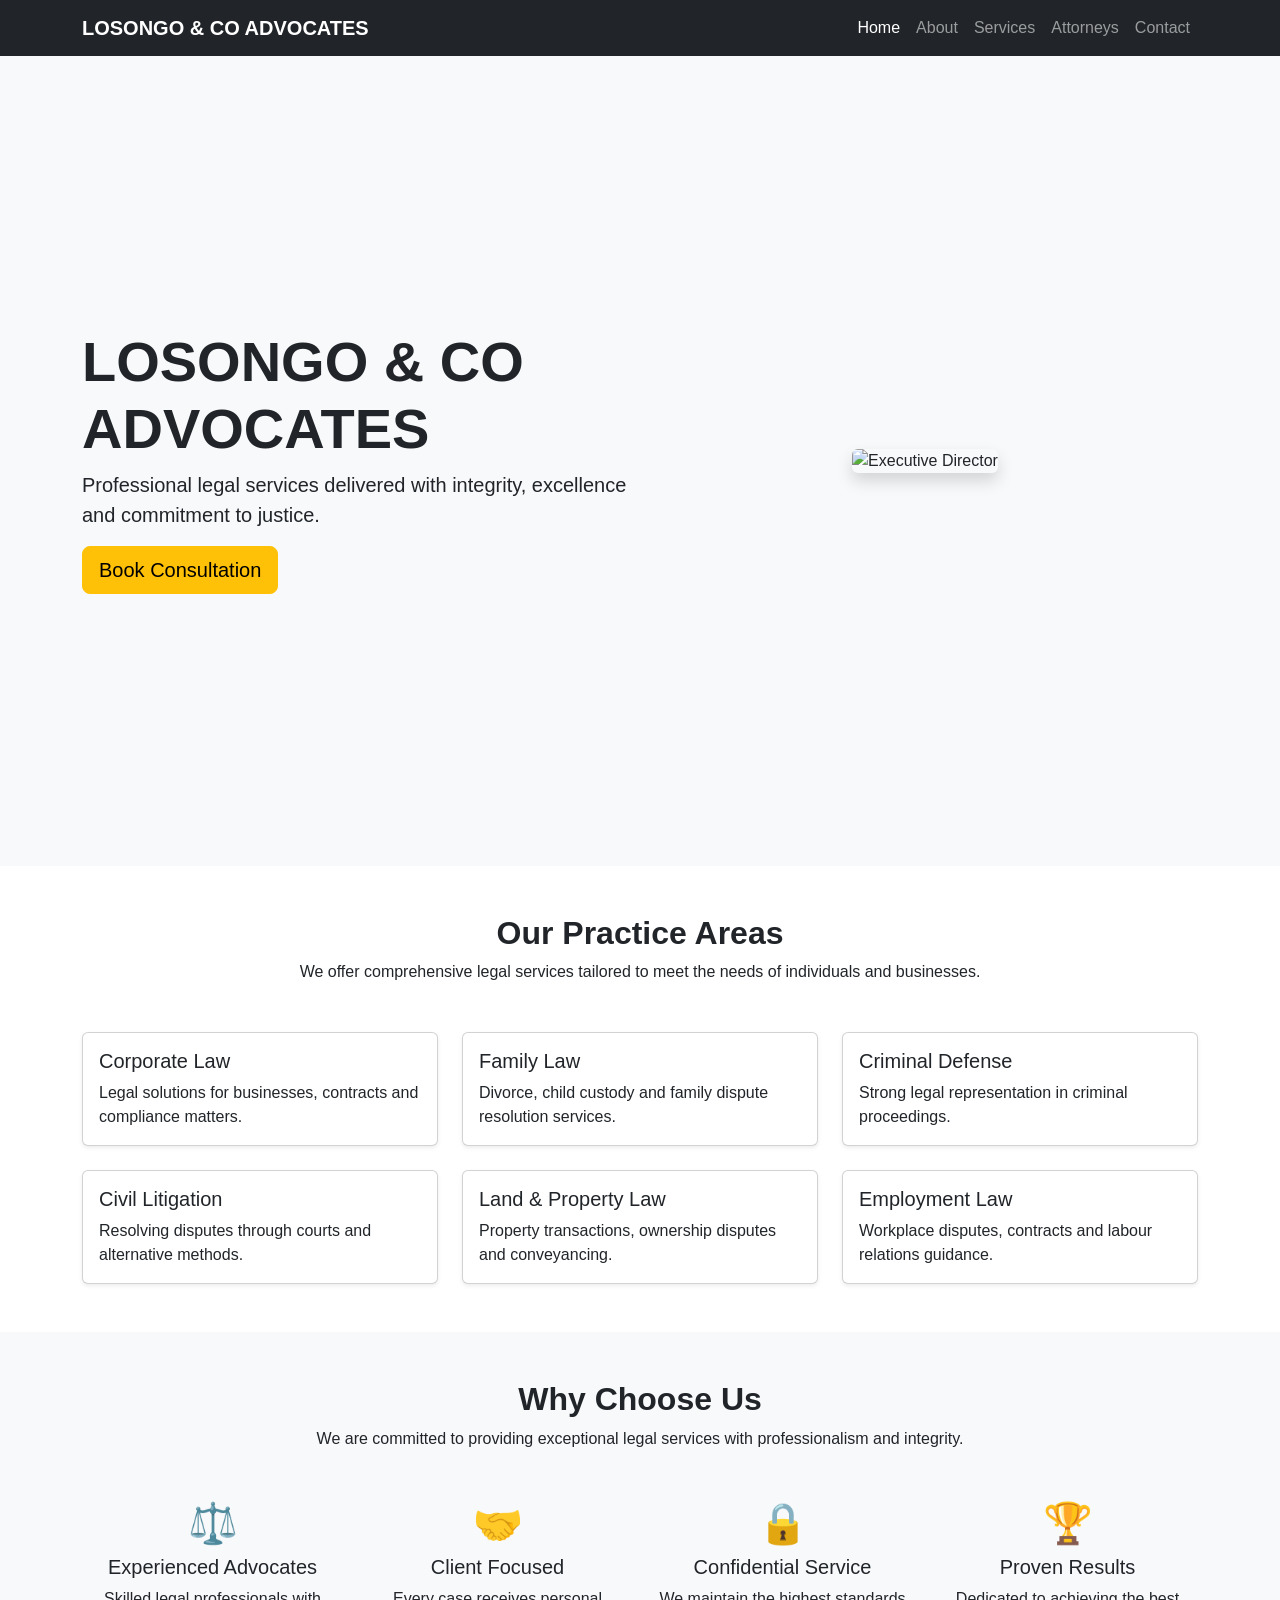
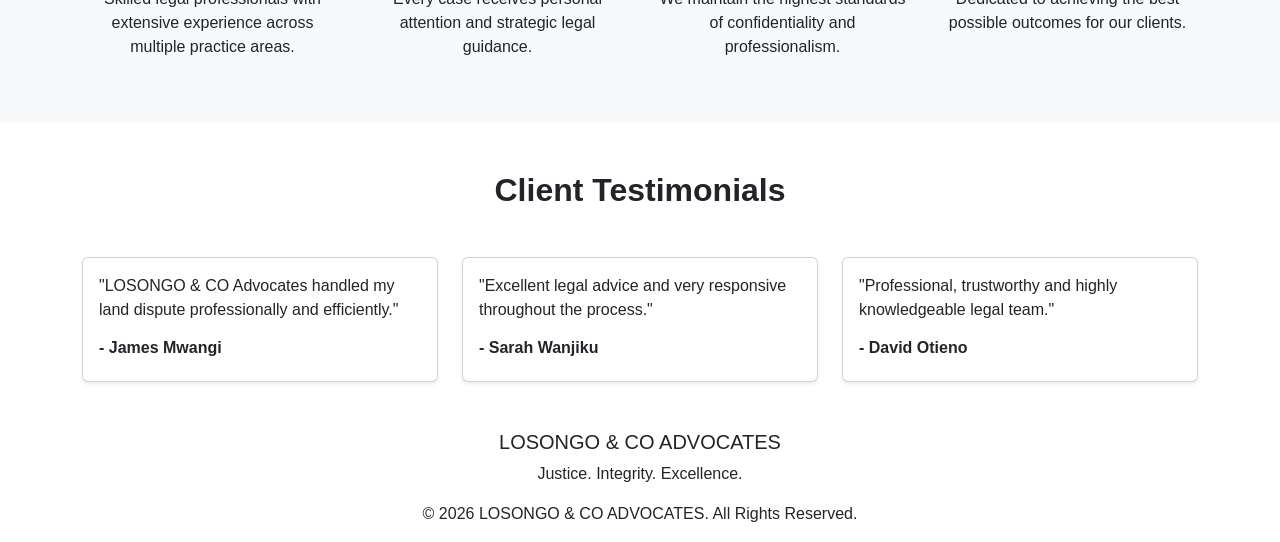
==== index.html @ 51243254 "Add attorneys link to all navigation menus" ====
<!DOCTYPE html>
<html lang="en">
<head>
    <meta charset="UTF-8">
    <meta name="viewport" content="width=device-width, initial-scale=1.0">
    <title>LOSONGO & CO ADVOCATES</title>

    <link href="https://cdn.jsdelivr.net/npm/bootstrap@5.3.8/dist/css/bootstrap.min.css" rel="stylesheet">

    <link rel="stylesheet" href="style.css">
</head>

<body>

    <nav class="navbar navbar-expand-lg navbar-dark bg-dark">
        <div class="container">

            <a class="navbar-brand fw-bold" href="#">
                LOSONGO & CO ADVOCATES
            </a>

            <button class="navbar-toggler" type="button" data-bs-toggle="collapse" data-bs-target="#navbarNav">
                <span class="navbar-toggler-icon"></span>
            </button>

            <div class="collapse navbar-collapse" id="navbarNav">

               <ul class="navbar-nav ms-auto">

    <li class="nav-item">
        <a class="nav-link active" href="index.html">Home</a>
    </li>

    <li class="nav-item">
        <a class="nav-link" href="about.html">About</a>
    </li>

    <li class="nav-item">
        <a class="nav-link" href="services.html">Services</a>
    </li>

    <li class="nav-item">
        <a class="nav-link" href="attorneys.html">Attorneys</a>
    </li>

    <li class="nav-item">
        <a class="nav-link" href="contact.html">Contact</a>
    </li>

</ul>
            </div>

        </div>
    </nav>

    <section class="hero">
        <div class="container py-5">

            <div class="row align-items-center">

                <div class="col-md-6">

                    <h1 class="display-4 fw-bold">
                        LOSONGO & CO ADVOCATES
                    </h1>

                    <p class="lead">
                        Professional legal services delivered with integrity,
                        excellence and commitment to justice.
                    </p>

                    <a href="consultation.html" class="btn btn-warning btn-lg">
                        Book Consultation
                    </a>

                </div>

                <div class="col-md-6 text-center">

                    <img src="https://images.unsplash.com/photo-1556157382-97eda2d62296"
                         alt="Executive Director"
                         class="img-fluid rounded shadow">
                         

                </div>

            </div>

        </div>
    </section>

    <script src="https://cdn.jsdelivr.net/npm/bootstrap@5.3.8/dist/js/bootstrap.bundle.min.js"></script>

    <script src="js/script.js"></script>

</body>
</html>
<section class="py-5">

    <div class="container">

        <div class="text-center mb-5">

            <h2 class="fw-bold">Our Practice Areas</h2>

            <p>
                We offer comprehensive legal services tailored
                to meet the needs of individuals and businesses.
            </p>

        </div>

        <div class="row g-4">

            <div class="col-md-4">

                <div class="card h-100 shadow-sm">

                    <div class="card-body">

                        <h5 class="card-title">Corporate Law</h5>

                        <p class="card-text">
                            Legal solutions for businesses,
                            contracts and compliance matters.
                        </p>

                    </div>

                </div>

            </div>

            <div class="col-md-4">

                <div class="card h-100 shadow-sm">

                    <div class="card-body">

                        <h5 class="card-title">Family Law</h5>

                        <p class="card-text">
                            Divorce, child custody and family
                            dispute resolution services.
                        </p>

                    </div>

                </div>

            </div>

            <div class="col-md-4">

                <div class="card h-100 shadow-sm">

                    <div class="card-body">

                        <h5 class="card-title">Criminal Defense</h5>

                        <p class="card-text">
                            Strong legal representation in
                            criminal proceedings.
                        </p>

                    </div>

                </div>

            </div>

            <div class="col-md-4">

                <div class="card h-100 shadow-sm">

                    <div class="card-body">

                        <h5 class="card-title">Civil Litigation</h5>

                        <p class="card-text">
                            Resolving disputes through courts
                            and alternative methods.
                        </p>

                    </div>

                </div>

            </div>

            <div class="col-md-4">

                <div class="card h-100 shadow-sm">

                    <div class="card-body">

                        <h5 class="card-title">Land & Property Law</h5>

                        <p class="card-text">
                            Property transactions, ownership
                            disputes and conveyancing.
                        </p>

                    </div>

                </div>

            </div>

            <div class="col-md-4">

                <div class="card h-100 shadow-sm">

                    <div class="card-body">

                        <h5 class="card-title">Employment Law</h5>

                        <p class="card-text">
                            Workplace disputes, contracts and
                            labour relations guidance.
                        </p>

                    </div>

                </div>

            </div>

        </div>

    </div>

</section>
<section class="bg-light py-5">

    <div class="container">

        <div class="text-center mb-5">

            <h2 class="fw-bold">Why Choose Us</h2>

            <p>
                We are committed to providing exceptional legal
                services with professionalism and integrity.
            </p>

        </div>

        <div class="row text-center">

            <div class="col-md-3">

                <h1>⚖️</h1>

                <h5>Experienced Advocates</h5>

                <p>
                    Skilled legal professionals with extensive
                    experience across multiple practice areas.
                </p>

            </div>

            <div class="col-md-3">

                <h1>🤝</h1>

                <h5>Client Focused</h5>

                <p>
                    Every case receives personal attention and
                    strategic legal guidance.
                </p>

            </div>

            <div class="col-md-3">

                <h1>🔒</h1>

                <h5>Confidential Service</h5>

                <p>
                    We maintain the highest standards of
                    confidentiality and professionalism.
                </p>

            </div>

            <div class="col-md-3">

                <h1>🏆</h1>

                <h5>Proven Results</h5>

                <p>
                    Dedicated to achieving the best possible
                    outcomes for our clients.
                </p>

            </div>

        </div>

    </div>

</section>
<section class="py-5">

    <div class="container">

        <div class="text-center mb-5">

            <h2 class="fw-bold">Client Testimonials</h2>

        </div>

        <div class="row g-4">

            <div class="col-md-4">

                <div class="card shadow-sm h-100">

                    <div class="card-body">

                        <p>
                            "LOSONGO & CO Advocates handled my
                            land dispute professionally and
                            efficiently."
                        </p>

                        <h6 class="fw-bold">
                            - James Mwangi
                        </h6>

                    </div>

                </div>

            </div>

            <div class="col-md-4">

                <div class="card shadow-sm h-100">

                    <div class="card-body">

                        <p>
                            "Excellent legal advice and very
                            responsive throughout the process."
                        </p>

                        <h6 class="fw-bold">
                            - Sarah Wanjiku
                        </h6>

                    </div>

                </div>

            </div>

            <div class="col-md-4">

                <div class="card shadow-sm h-100">

                    <div class="card-body">

                        <p>
                            "Professional, trustworthy and highly
                            knowledgeable legal team."
                        </p>

                        <h6 class="fw-bold">
                            - David Otieno
                        </h6>

                    </div>

                </div>

            </div>

        </div>

    </div>

</section>
<footer>

    <div class="container text-center">

        <h5>LOSONGO & CO ADVOCATES</h5>

        <p>
            Justice. Integrity. Excellence.
        </p>

        <p>
            © 2026 LOSONGO & CO ADVOCATES.
            All Rights Reserved.
        </p>

    </div>

</footer>
---- style.css ----
body{
    font-family: Arial, sans-serif;
}

.hero{
    background-color: #f8f9fa;
    min-height: 90vh;
    display: flex;
    align-items: center;
}

.hero img{
    max-height: 500px;
}
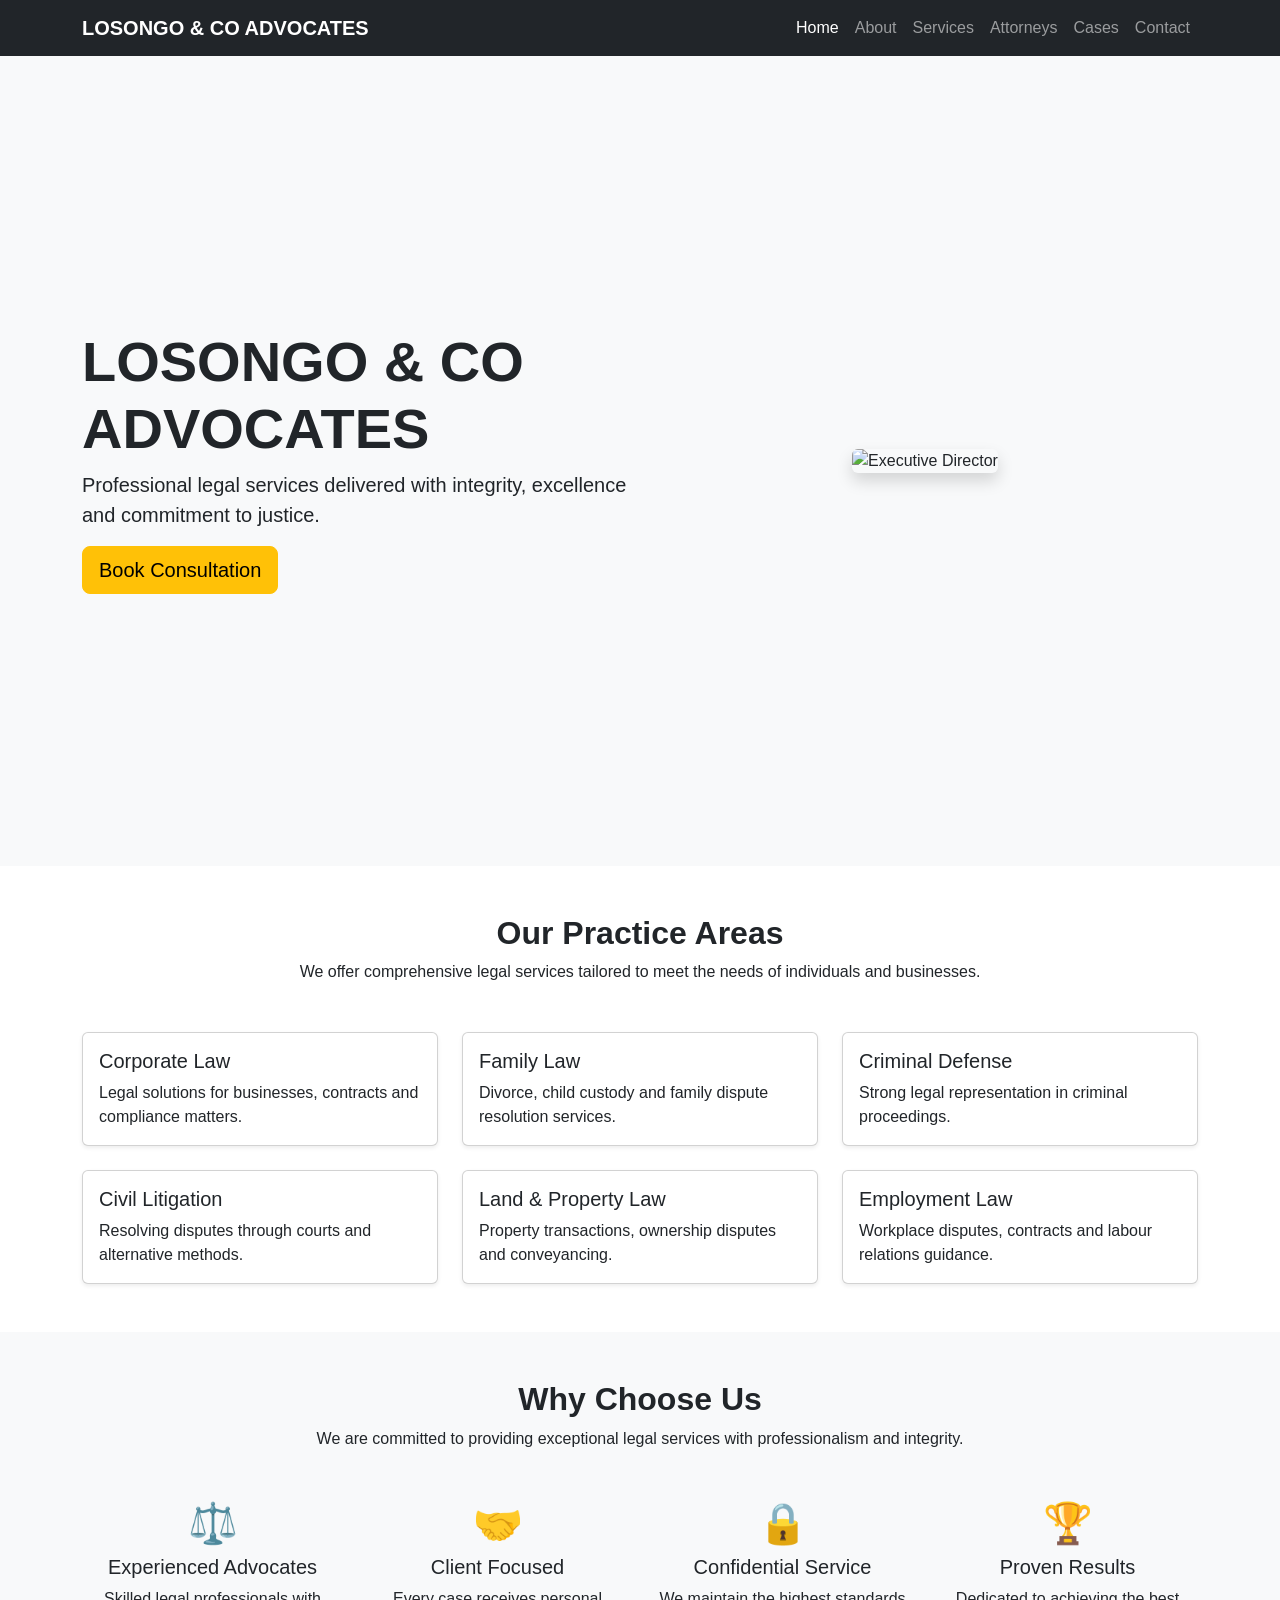
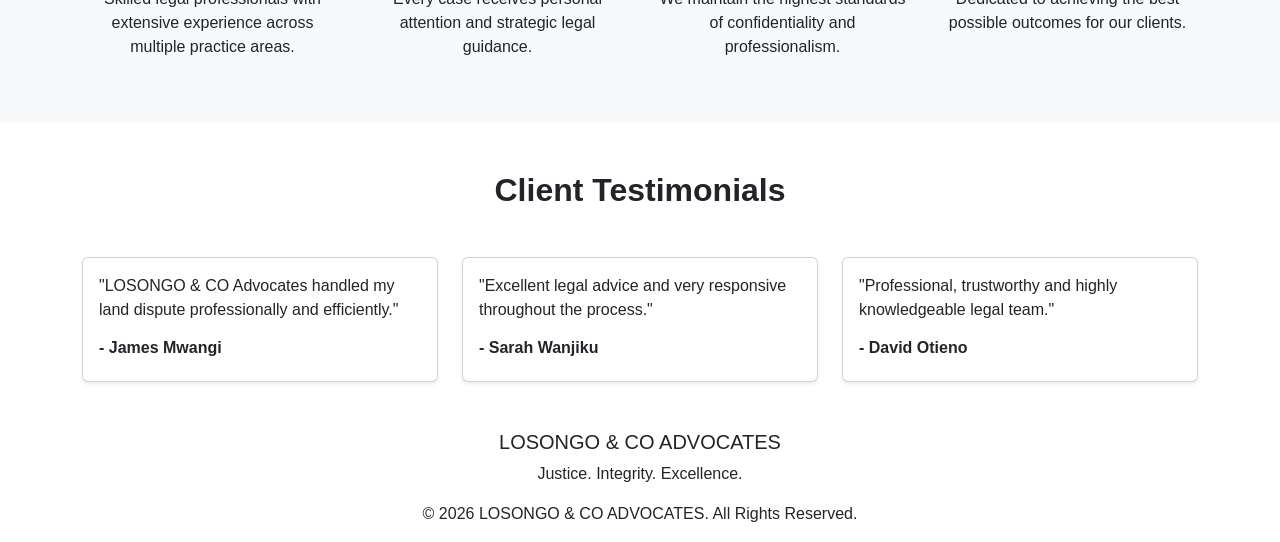
==== commit becd49d2: "Create representative cases page" ====
--- a/index.html
+++ b/index.html
@@ -42,6 +42,9 @@
     <li class="nav-item">
         <a class="nav-link" href="attorneys.html">Attorneys</a>
     </li>
+    <li class="nav-item">
+    <a class="nav-link" href="cases.html">Cases</a>
+</li>
 
     <li class="nav-item">
         <a class="nav-link" href="contact.html">Contact</a>
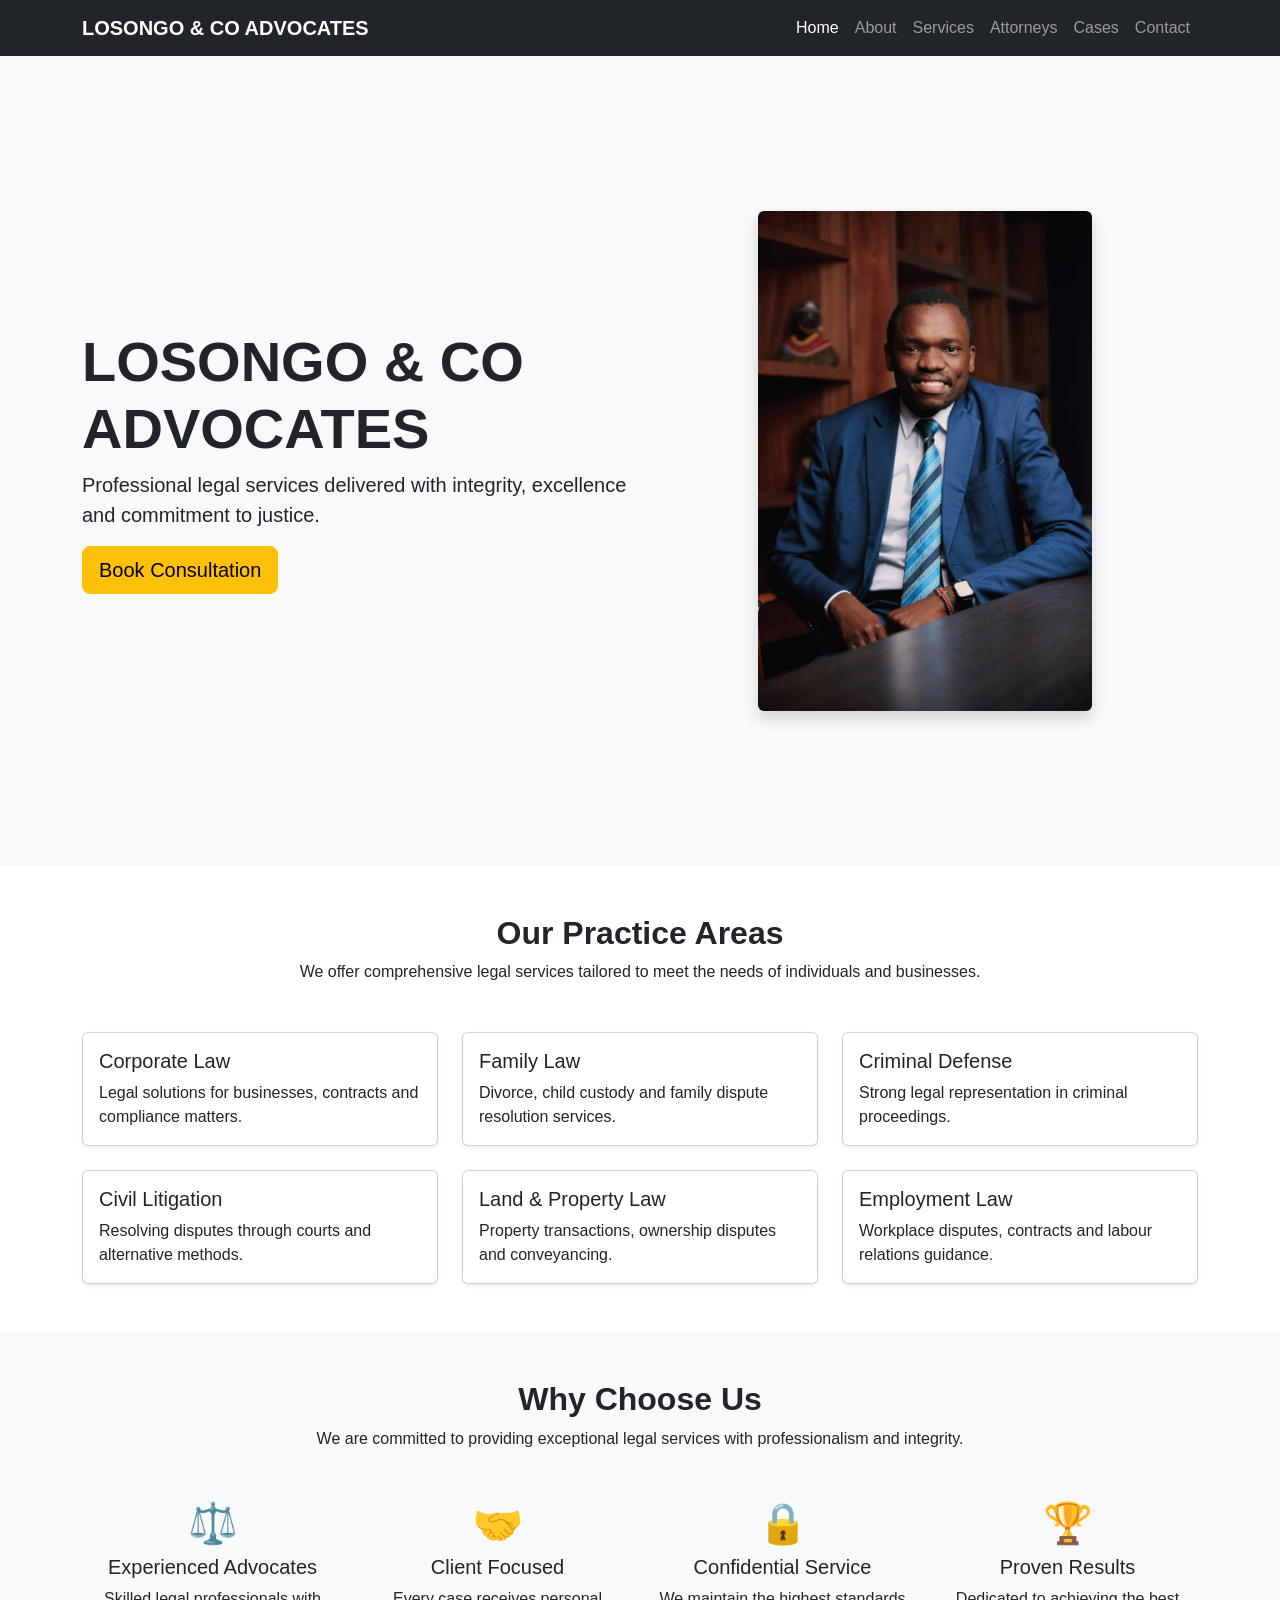
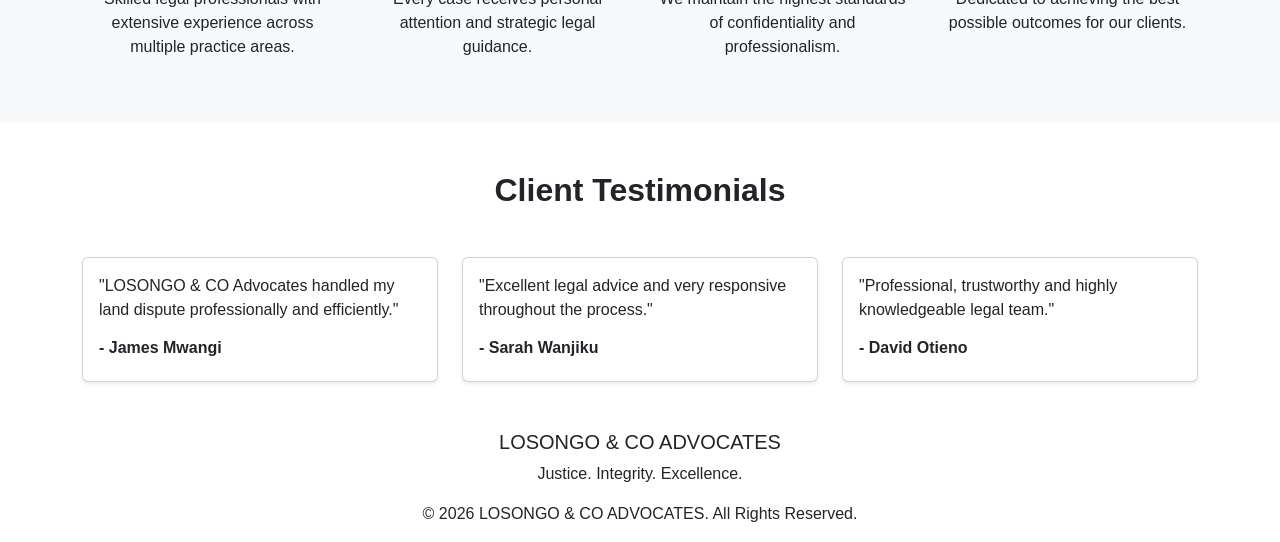
==== commit da229a78: "Update homepage image and refine cases page" ====
--- a/index.html
+++ b/index.html
@@ -80,7 +80,7 @@
 
                 <div class="col-md-6 text-center">
 
-                    <img src="https://images.unsplash.com/photo-1556157382-97eda2d62296"
+                    <img src="images/Linus Osongo Pic.webp"
                          alt="Executive Director"
                          class="img-fluid rounded shadow">
                          
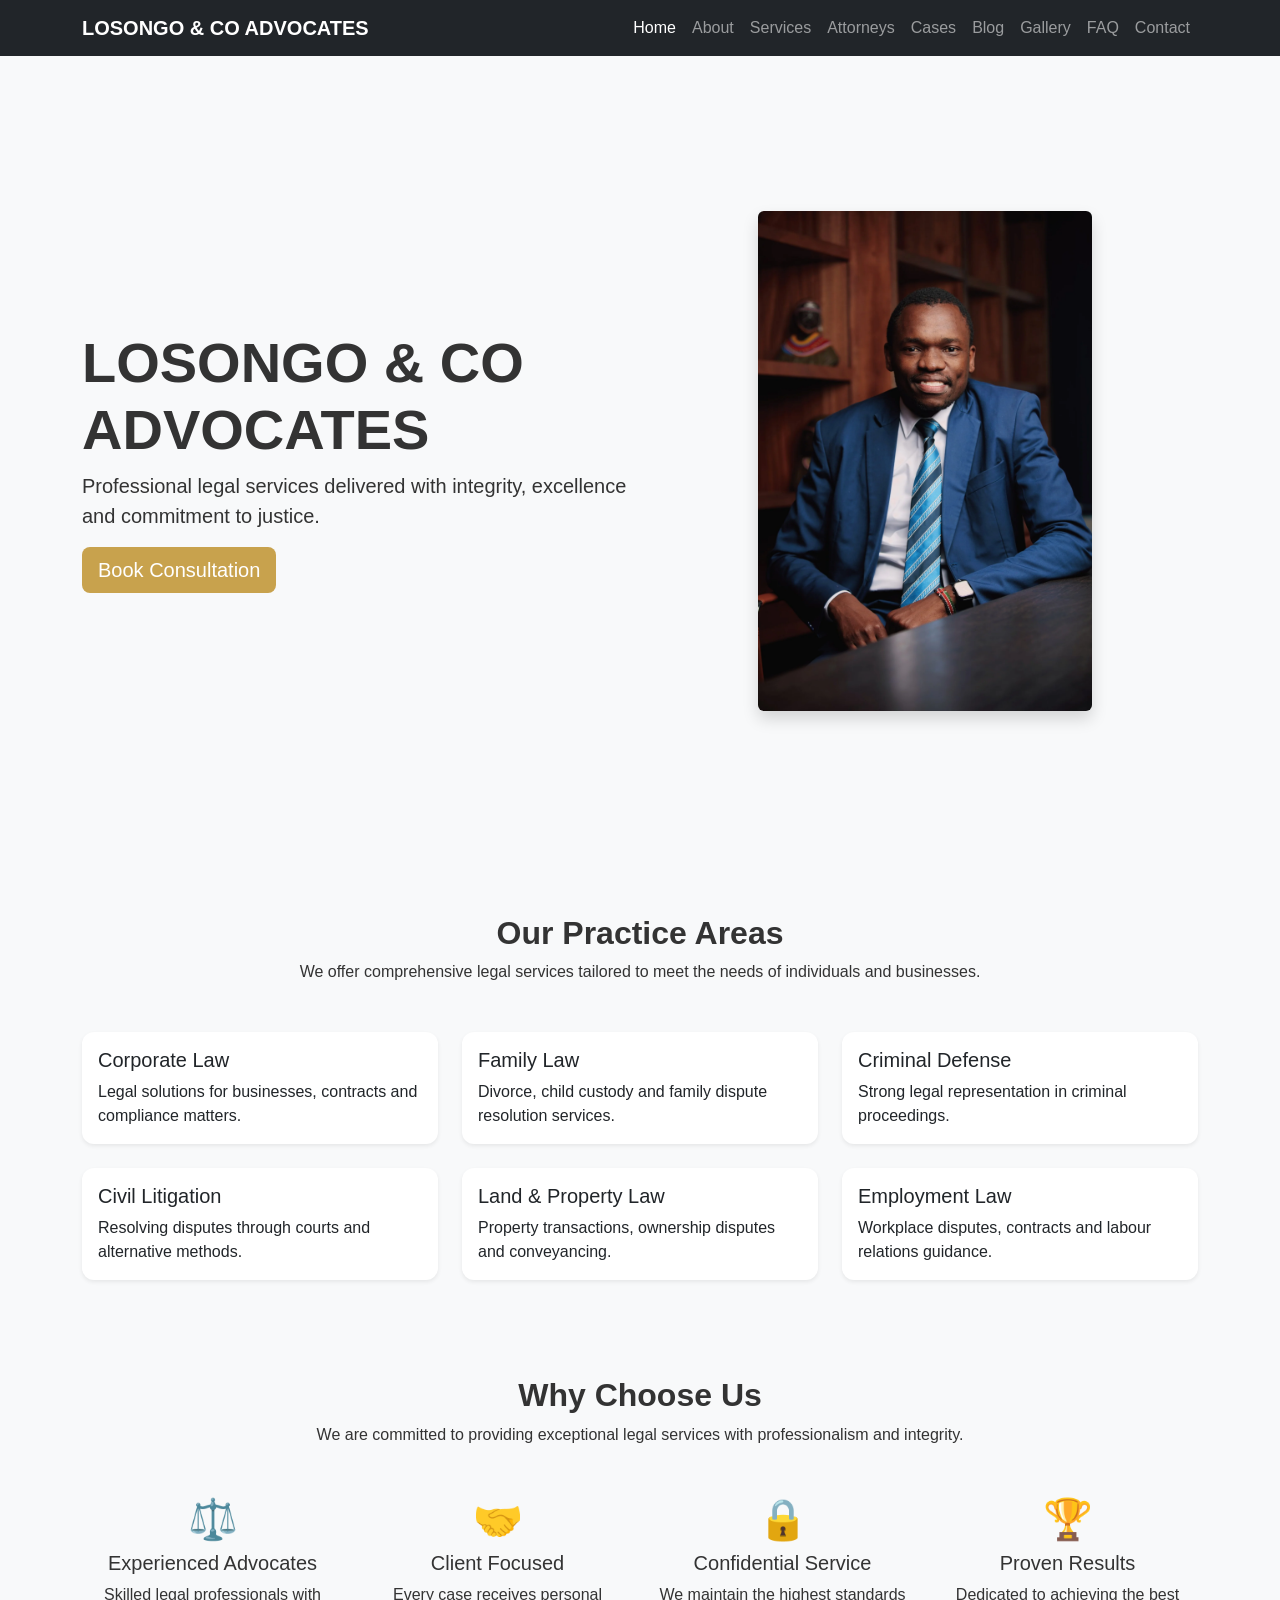
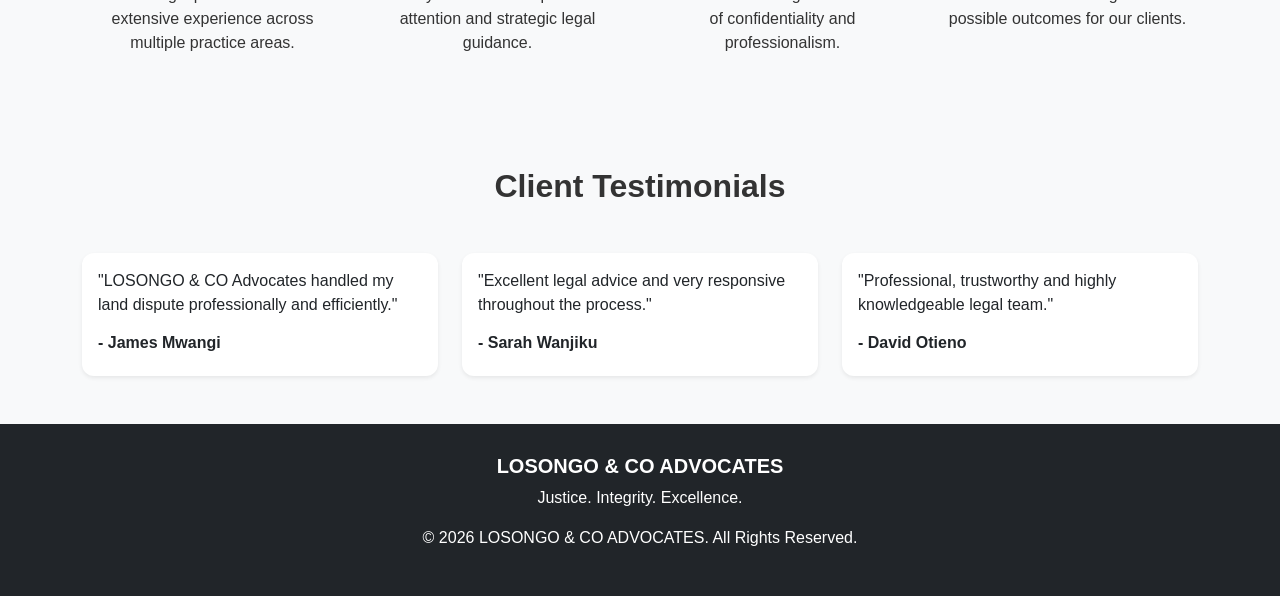
==== commit 93d0d31f: "Add gallery and FAQ pages and improve blog functionality" ====
--- a/index.html
+++ b/index.html
@@ -15,7 +15,7 @@
     <nav class="navbar navbar-expand-lg navbar-dark bg-dark">
         <div class="container">
 
-            <a class="navbar-brand fw-bold" href="#">
+            <a class="navbar-brand fw-bold" href="index.html">
                 LOSONGO & CO ADVOCATES
             </a>
 
@@ -45,7 +45,16 @@
     <li class="nav-item">
     <a class="nav-link" href="cases.html">Cases</a>
 </li>
-
+<li class="nav-item">
+    <a class="nav-link" href="blog.html">Blog</a>
+</li>
+<li class="nav-item">
+    <a class="nav-link" href="gallery.html">Gallery</a>
+</li>
+
+<li class="nav-item">
+    <a class="nav-link" href="faq.html">FAQ</a>
+</li>
     <li class="nav-item">
         <a class="nav-link" href="contact.html">Contact</a>
     </li>
--- a/style.css
+++ b/style.css
@@ -1,6 +1,25 @@
+
 body{
     font-family: Arial, sans-serif;
+    background-color: #f8f9fa;
+    color: #333;
 }
+
+
+
+.navbar-brand{
+    font-weight: bold;
+}
+
+.nav-link{
+    transition: 0.3s;
+}
+
+.nav-link:hover{
+    color: #d4af37 !important;
+}
+
+
 
 .hero{
     background-color: #f8f9fa;
@@ -11,4 +30,82 @@
 
 .hero img{
     max-height: 500px;
+    border-radius: 12px;
+}
+
+
+
+.btn-warning{
+    background-color: #c8a24d;
+    border: none;
+    color: white;
+    transition: 0.3s;
+}
+
+.btn-warning:hover{
+    background-color: #a8842d;
+    transform: translateY(-2px);
+}
+
+
+
+.card{
+    border: none;
+    border-radius: 12px;
+    transition: 0.3s;
+}
+
+.card:hover{
+    transform: translateY(-6px);
+    box-shadow: 0 12px 24px rgba(0,0,0,0.15);
+}
+
+
+
+.accordion-item{
+    border: none;
+    border-radius: 12px;
+    overflow: hidden;
+    margin-bottom: 18px;
+    box-shadow: 0 6px 15px rgba(0,0,0,0.1);
+}
+
+.accordion-button{
+    font-weight: bold;
+    padding: 18px;
+}
+
+.accordion-button:not(.collapsed){
+    background-color: #c8a24d;
+    color: white;
+}
+
+.accordion-button:focus{
+    box-shadow: none;
+}
+
+.accordion-body{
+    line-height: 1.7;
+}
+
+
+
+footer{
+    background-color: #212529;
+    color: white;
+    padding: 30px 0;
+}
+
+footer h5{
+    font-weight: bold;
+}
+
+
+
+.card img{
+    transition: 0.4s;
+}
+
+.card:hover img{
+    transform: scale(1.05);
 }
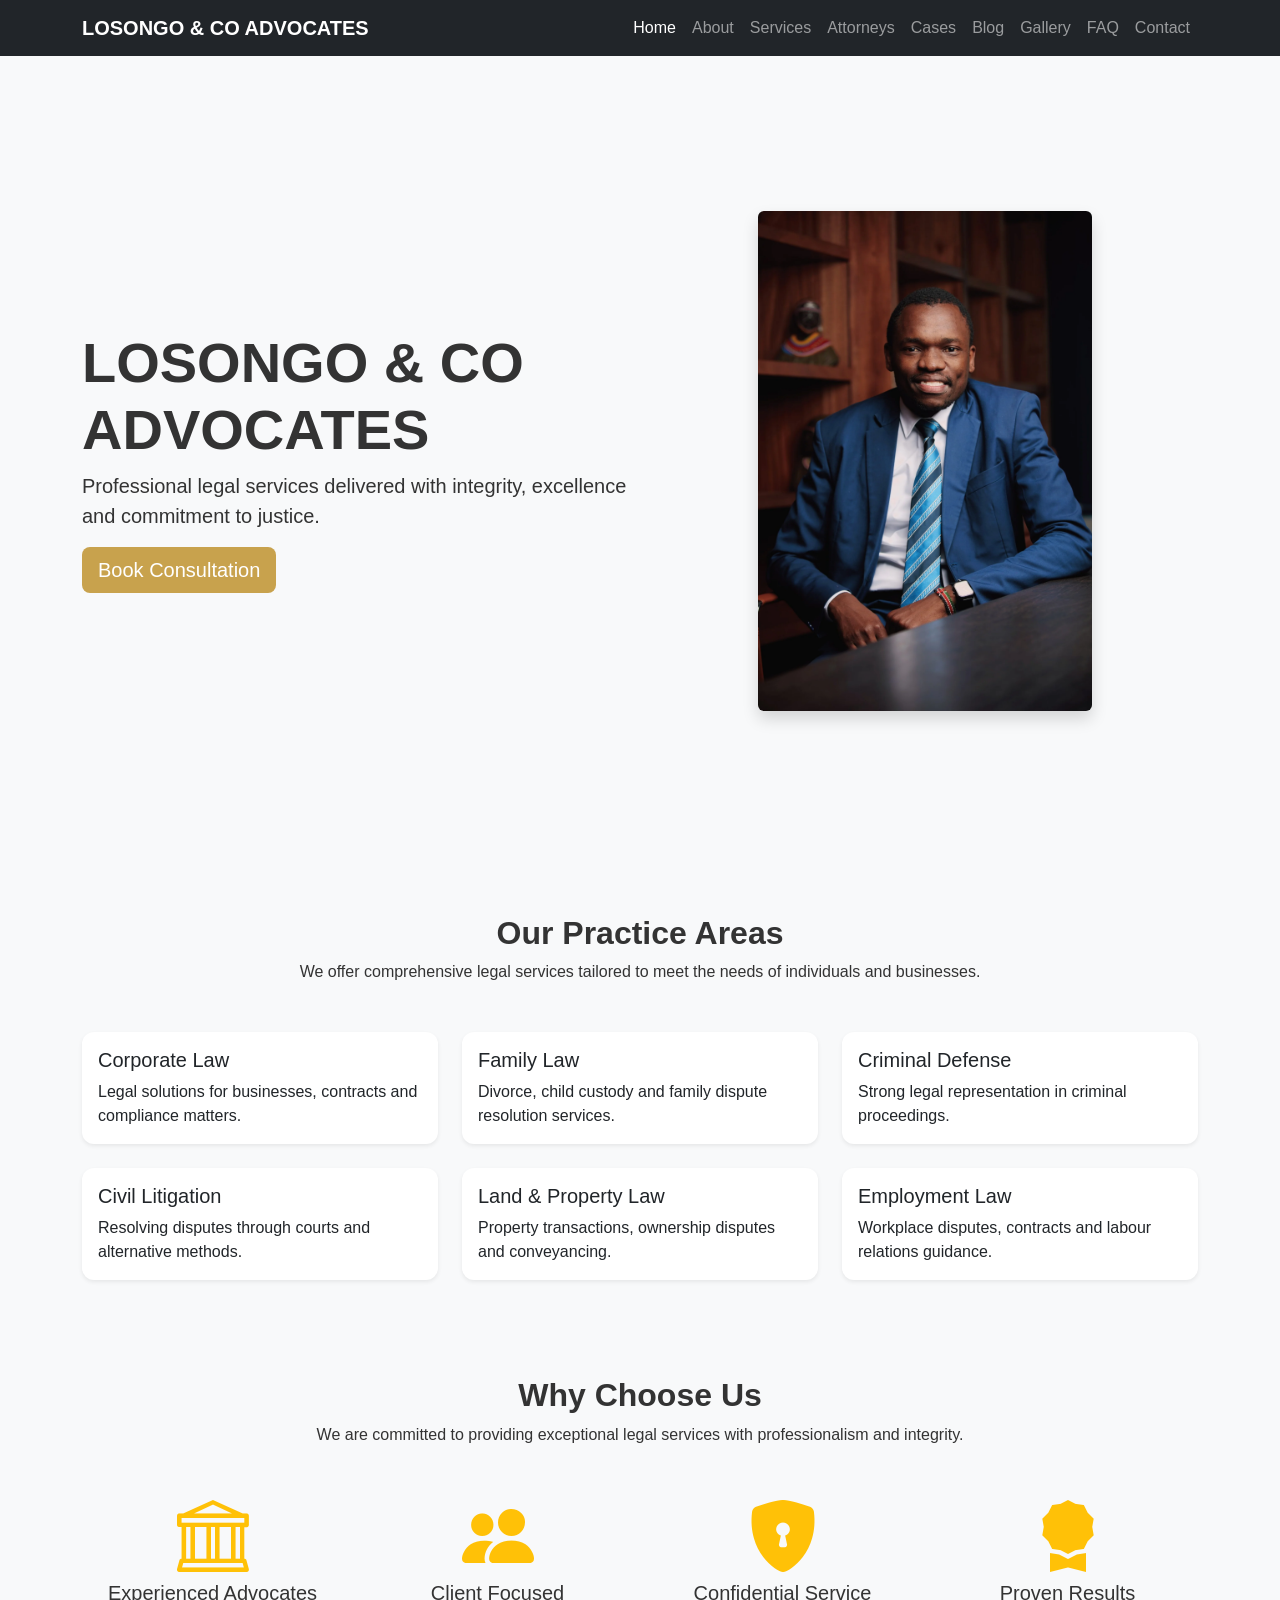
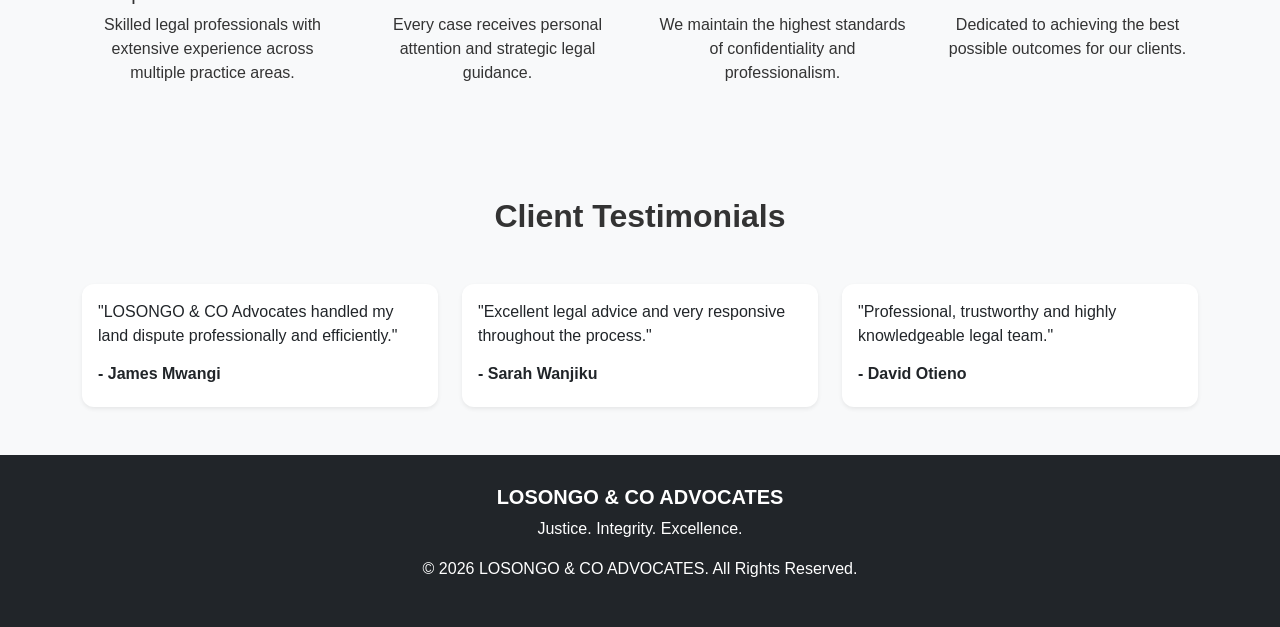
==== commit 3fa2c937: "Enhance blog, gallery, FAQ and replace  with Bootstrap Icons" ====
--- a/index.html
+++ b/index.html
@@ -6,7 +6,7 @@
     <title>LOSONGO & CO ADVOCATES</title>
 
     <link href="https://cdn.jsdelivr.net/npm/bootstrap@5.3.8/dist/css/bootstrap.min.css" rel="stylesheet">
-
+    <link rel="stylesheet" href="https://cdn.jsdelivr.net/npm/bootstrap-icons@1.11.3/font/bootstrap-icons.min.css">
     <link rel="stylesheet" href="style.css">
 </head>
 
@@ -262,7 +262,7 @@
 
             <div class="col-md-3">
 
-                <h1>⚖️</h1>
+                <i class="bi bi-bank display-2 text-warning"></i>
 
                 <h5>Experienced Advocates</h5>
 
@@ -275,7 +275,7 @@
 
             <div class="col-md-3">
 
-                <h1>🤝</h1>
+                <i class="bi bi-people-fill display-2 text-warning"></i>
 
                 <h5>Client Focused</h5>
 
@@ -288,7 +288,7 @@
 
             <div class="col-md-3">
 
-                <h1>🔒</h1>
+                <i class="bi bi-shield-lock-fill display-2 text-warning"></i>
 
                 <h5>Confidential Service</h5>
 
@@ -301,7 +301,7 @@
 
             <div class="col-md-3">
 
-                <h1>🏆</h1>
+                <i class="bi bi-award-fill display-2 text-warning"></i>
 
                 <h5>Proven Results</h5>
 
--- a/style.css
+++ b/style.css
@@ -108,4 +108,11 @@
 
 .card:hover img{
     transform: scale(1.05);
+}
+.bi{
+    transition: 0.3s;
+}
+
+.bi:hover{
+    transform: scale(1.15);
 }
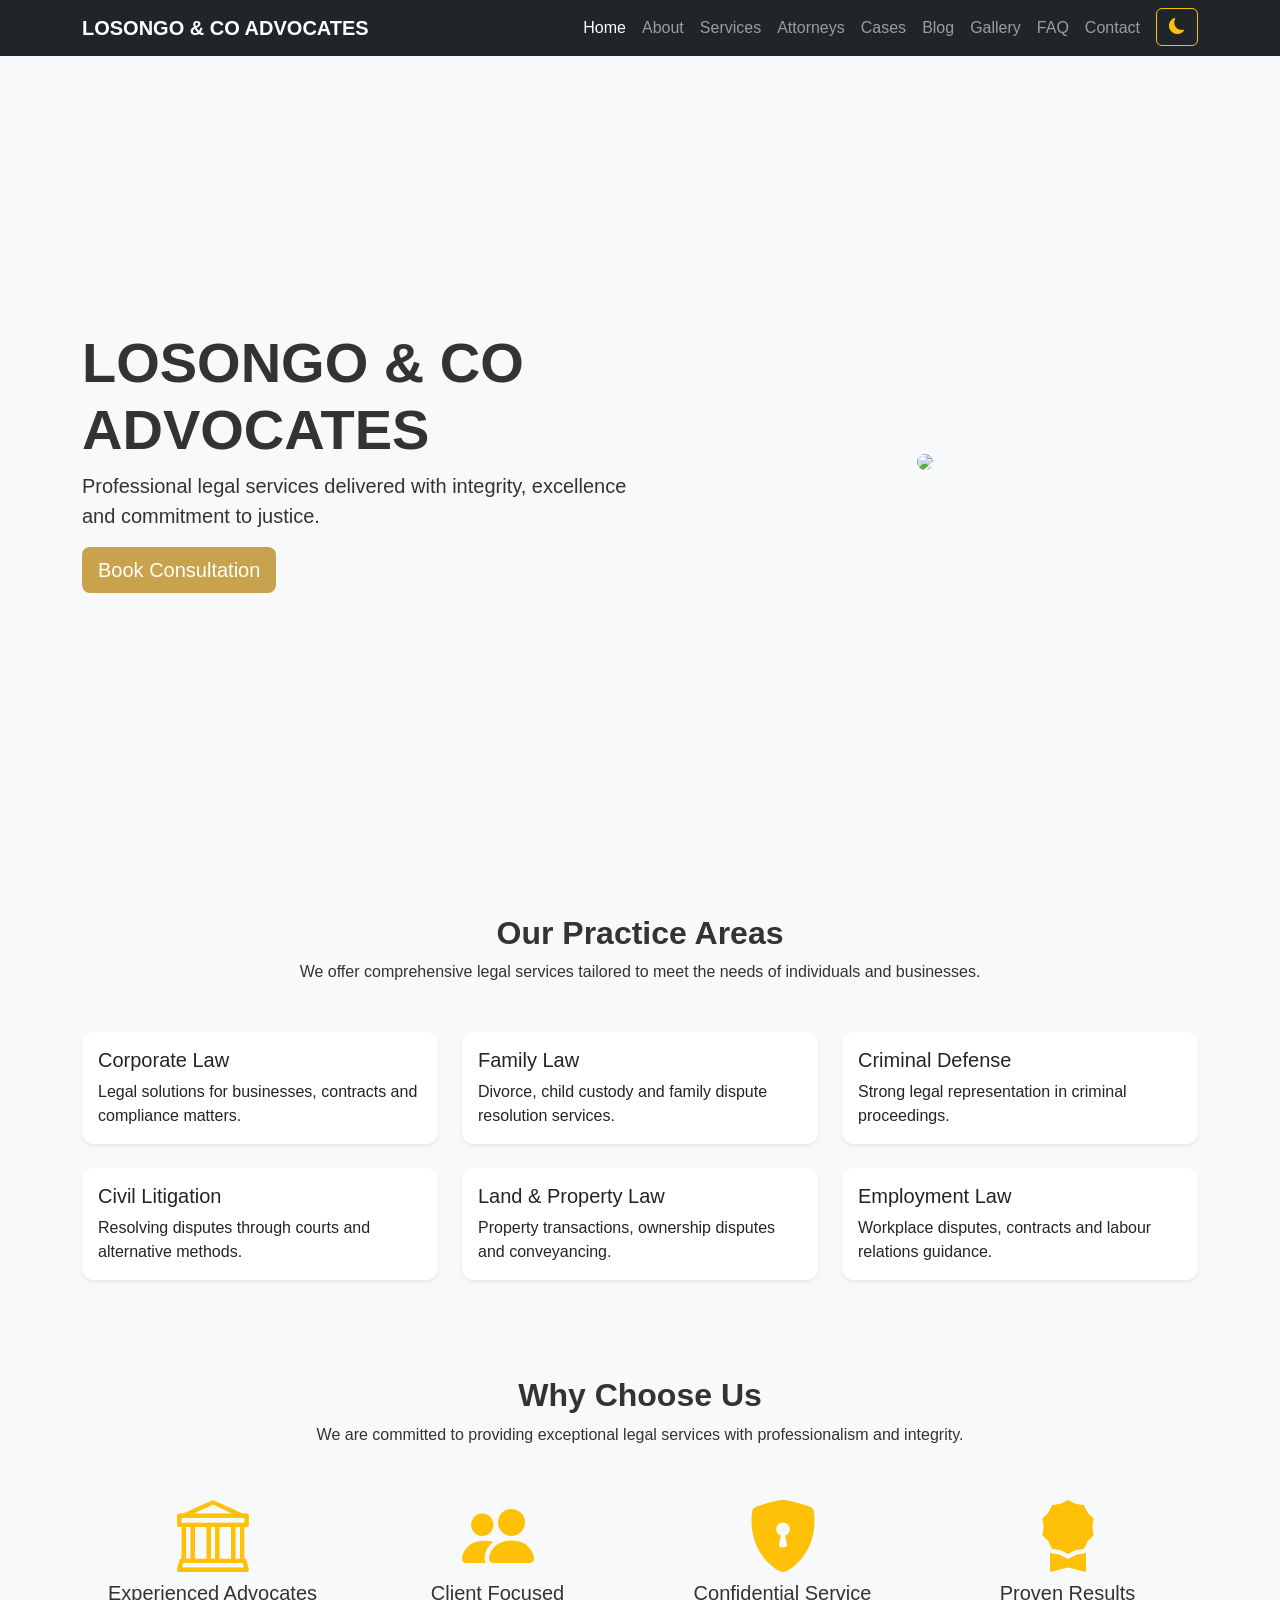
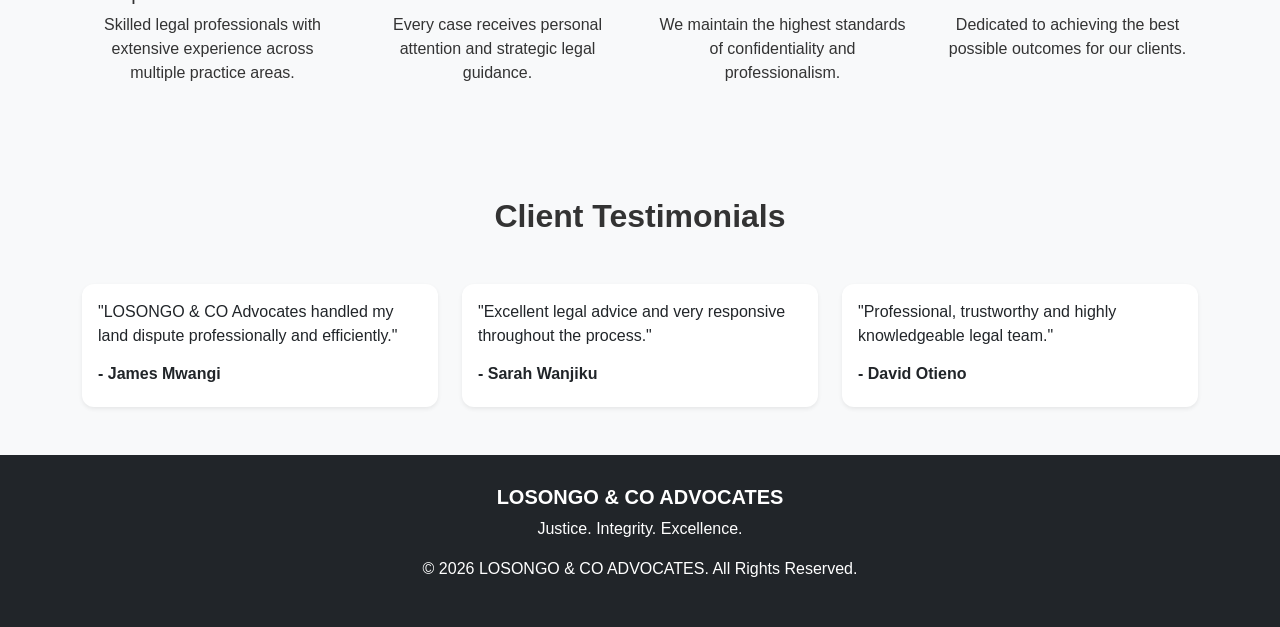
==== commit fb049417: "Finalize law firm website with dark mode, gallery, forms and UI improvements" ====
--- a/index.html
+++ b/index.html
@@ -58,6 +58,11 @@
     <li class="nav-item">
         <a class="nav-link" href="contact.html">Contact</a>
     </li>
+    <li class="nav-item ms-2">
+    <button id="themeToggle" class="btn btn-outline-warning">
+        <i class="bi bi-moon-fill"></i>
+    </button>
+</li>
 
 </ul>
             </div>
@@ -89,11 +94,9 @@
 
                 <div class="col-md-6 text-center">
 
-                    <img src="images/Linus Osongo Pic.webp"
-                         alt="Executive Director"
-                         class="img-fluid rounded shadow">
+                    <img src="images/LOSONGO LOGO.jpg.jpeg" class="card-img-top">
                          
-
+                       
                 </div>
 
             </div>
@@ -103,7 +106,7 @@
 
     <script src="https://cdn.jsdelivr.net/npm/bootstrap@5.3.8/dist/js/bootstrap.bundle.min.js"></script>
 
-    <script src="js/script.js"></script>
+    <script src="script.js"></script>
 
 </body>
 </html>
--- a/style.css
+++ b/style.css
@@ -115,4 +115,125 @@
 
 .bi:hover{
     transform: scale(1.15);
+}
+/* ===========================
+   DARK MODE
+=========================== */
+
+.dark-mode {
+    background-color: #121212;
+    color: #f8f9fa;
+}
+
+/* Hero Section */
+.dark-mode .hero {
+    background-color: #1a1a1a;
+}
+
+/* Cards */
+.dark-mode .card {
+    background-color: #242424;
+    color: #ffffff;
+    border: 1px solid #444;
+}
+
+/* Card Footer */
+.dark-mode .card-footer {
+    background-color: #c8a24d !important;
+}
+
+/* Sections */
+.dark-mode .bg-light {
+    background-color: #1b1b1b !important;
+}
+
+/* Accordion (FAQ) */
+.dark-mode .accordion-item {
+    background-color: #242424;
+    color: white;
+}
+
+.dark-mode .accordion-button {
+    background-color: #242424;
+    color: white;
+}
+
+.dark-mode .accordion-button:not(.collapsed) {
+    background-color: #c8a24d;
+    color: black;
+}
+
+/* Navbar */
+.dark-mode .navbar {
+    background-color: #000 !important;
+}
+
+/* Footer */
+.dark-mode footer {
+    background-color: #000;
+    color: white;
+}
+
+/* Headings and Paragraphs */
+.dark-mode h1,
+.dark-mode h2,
+.dark-mode h3,
+.dark-mode h4,
+.dark-mode h5,
+.dark-mode h6,
+.dark-mode p,
+.dark-mode li,
+.dark-mode label,
+.dark-mode span {
+    color: white;
+}
+
+/* Form Controls */
+.dark-mode .form-control,
+.dark-mode .form-select,
+.dark-mode textarea {
+    background-color: #2b2b2b;
+    color: white;
+    border: 1px solid #555;
+}
+
+.dark-mode .form-control::placeholder,
+.dark-mode textarea::placeholder {
+    color: #ccc;
+}
+
+/* Buttons */
+.dark-mode .btn-outline-warning {
+    color: #ffc107;
+    border-color: #ffc107;
+}
+
+.dark-mode .btn-outline-warning:hover {
+    background-color: #ffc107;
+    color: black;
+}
+.dark-mode section {
+    background-color: #121212 !important;
+    color: white;
+}
+
+.dark-mode .container {
+    color: white;
+}
+
+.dark-mode img {
+    opacity: 0.95;
+}
+/* Bootstrap Components */
+.dark-mode .card,
+.dark-mode .card-body,
+.dark-mode .card-header,
+.dark-mode .card-footer,
+.dark-mode .list-group-item,
+.dark-mode .table,
+.dark-mode .table td,
+.dark-mode .table th {
+    background-color: #242424 !important;
+    color: #ffffff !important;
+    border-color: #444 !important;
 }
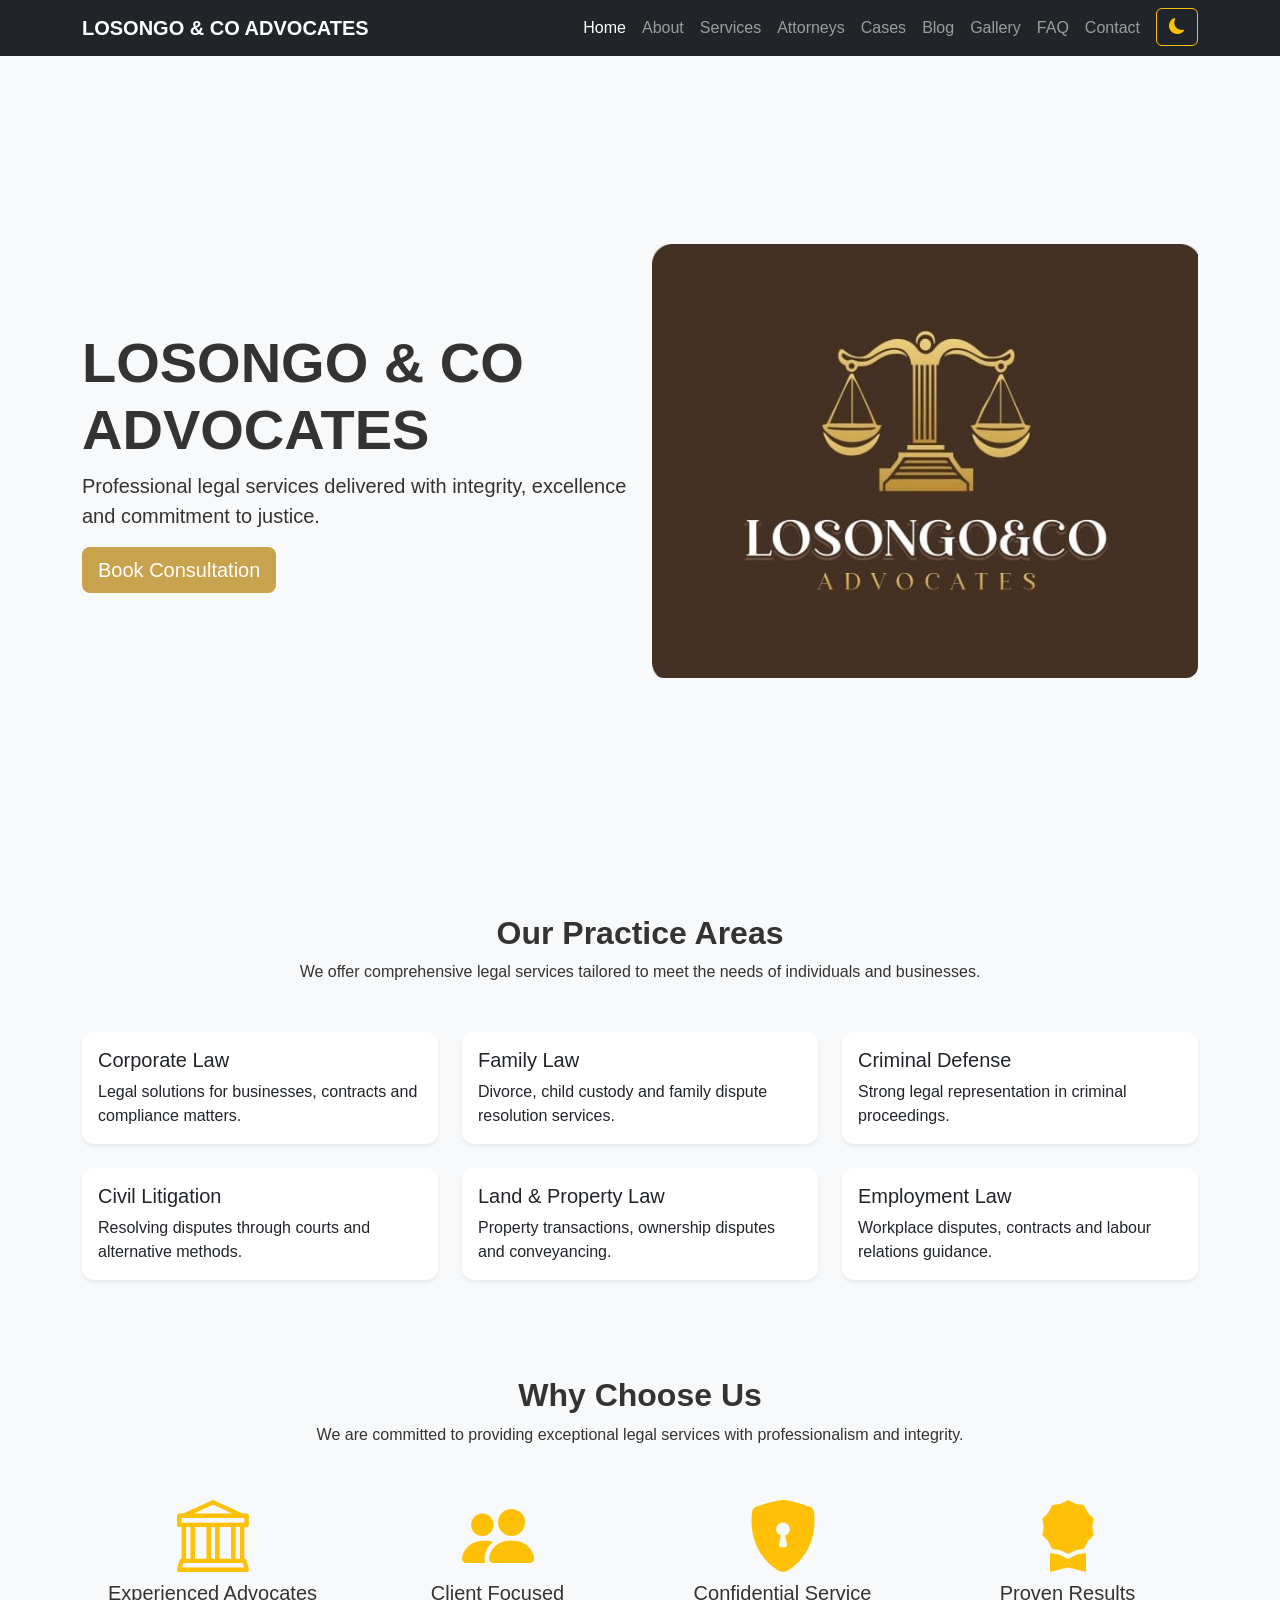
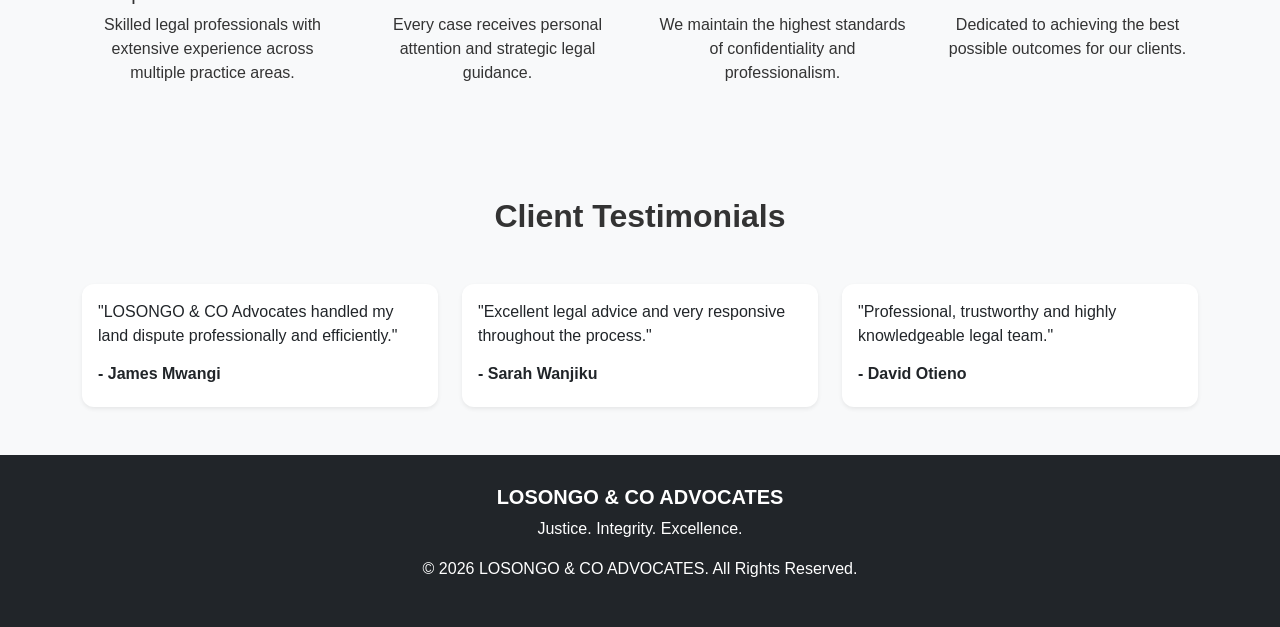
==== commit 9b1cd163: "Finalize responsive law firm website with Bootstrap, dark mode, gallery and UI enhancements" ====
--- a/index.html
+++ b/index.html
@@ -94,9 +94,7 @@
 
                 <div class="col-md-6 text-center">
 
-                    <img src="images/LOSONGO LOGO.jpg.jpeg" class="card-img-top">
-                         
-                       
+                    <img src="images/LOSONGO LOGO.jpg" class="card-img-top">
                 </div>
 
             </div>
--- a/style.css
+++ b/style.css
@@ -116,38 +116,34 @@
 .bi:hover{
     transform: scale(1.15);
 }
-/* ===========================
-   DARK MODE
-=========================== */
 
 .dark-mode {
     background-color: #121212;
     color: #f8f9fa;
 }
 
-/* Hero Section */
 .dark-mode .hero {
     background-color: #1a1a1a;
 }
 
-/* Cards */
+
 .dark-mode .card {
     background-color: #242424;
     color: #ffffff;
     border: 1px solid #444;
 }
 
-/* Card Footer */
+
 .dark-mode .card-footer {
     background-color: #c8a24d !important;
 }
 
-/* Sections */
+
 .dark-mode .bg-light {
     background-color: #1b1b1b !important;
 }
 
-/* Accordion (FAQ) */
+
 .dark-mode .accordion-item {
     background-color: #242424;
     color: white;
@@ -163,18 +159,18 @@
     color: black;
 }
 
-/* Navbar */
+
 .dark-mode .navbar {
     background-color: #000 !important;
 }
 
-/* Footer */
+
 .dark-mode footer {
     background-color: #000;
     color: white;
 }
 
-/* Headings and Paragraphs */
+
 .dark-mode h1,
 .dark-mode h2,
 .dark-mode h3,
@@ -188,7 +184,7 @@
     color: white;
 }
 
-/* Form Controls */
+
 .dark-mode .form-control,
 .dark-mode .form-select,
 .dark-mode textarea {
@@ -224,7 +220,7 @@
 .dark-mode img {
     opacity: 0.95;
 }
-/* Bootstrap Components */
+
 .dark-mode .card,
 .dark-mode .card-body,
 .dark-mode .card-header,
